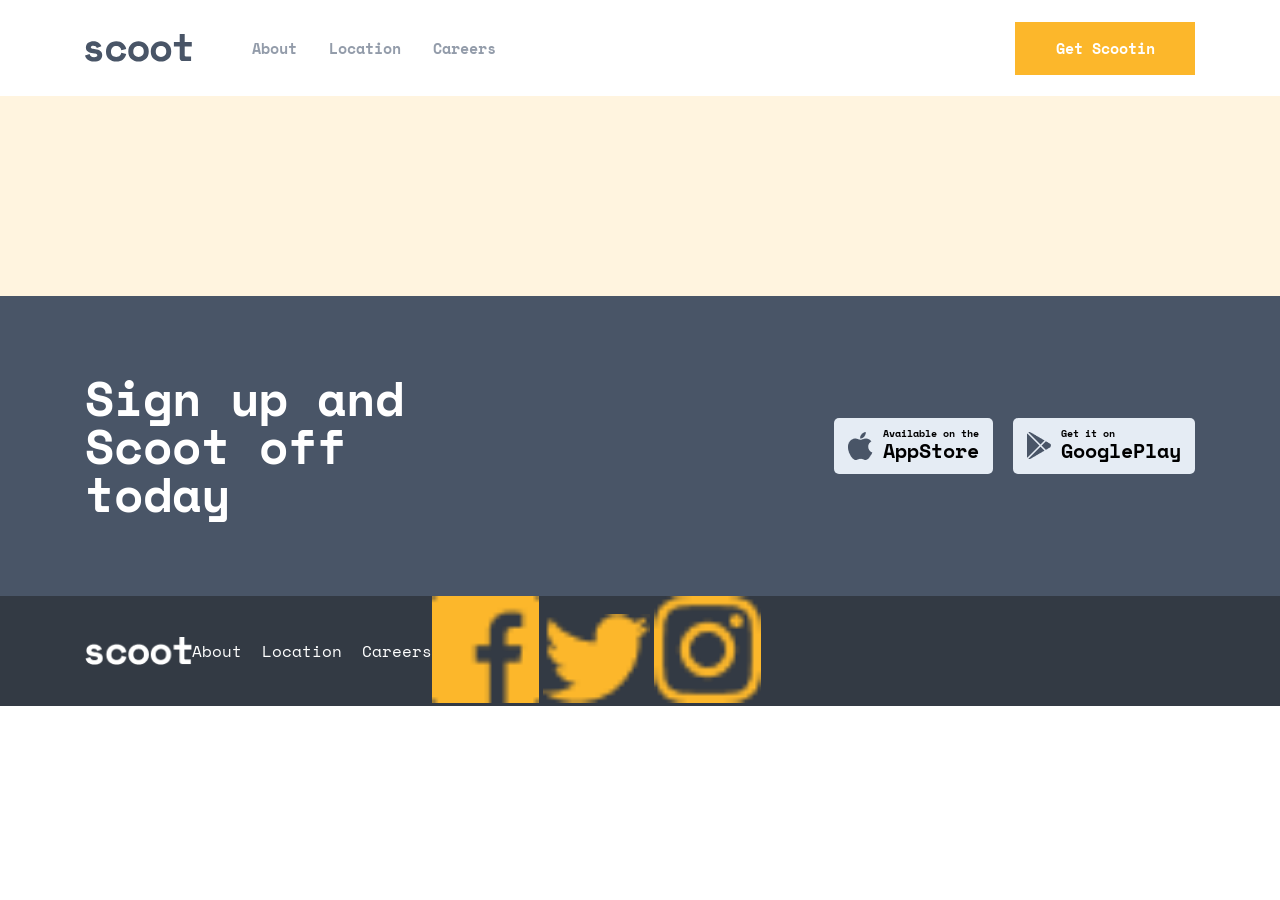
==== projet/index.html @ c4f2e897 "first-page" ====
<!DOCTYPE html>
<html lang="en">
<head>
    <meta charset="UTF-8">
    <meta name="viewport" content="width=device-width, initial-scale=1.0">
    <title>Scoot</title>
    <link rel="stylesheet" href="reset.css">
    <link rel="stylesheet" href="style.css">
</head>
<body>
    <header>
        <div class="container-left">
            <img src="img/scoot.svg" alt="Logo">
            <ul>
                <li><a href="about/index.html">About</a></li>
                <li><a href="#">Location</a></li>
                <li><a href="#">Careers</a></li>
            </ul>
        </div>

        <div class="button">
            <a href="#">Get Scootin</a>
        </div>
    </header>
    <main>

    </main>
    <footer>
        <div class="espace">
            <div class="signUp">
                <p class="titleFooter">Sign up and Scoot off today</p>
                <div class="cardRight">
                    <div class="cardApple">
                        <img src="img/apple.png" alt="apple">
                        <div class="txt-apple">
                            <p class="available-apple">Available on the</p>
                            <p class="AppStore">AppStore</p>
                        </div>
                    </div>
                    <div class="googlePlay">
                        <img src="img/playstore.png" alt="GooglePlay">
                        <div class="txt-googlePlay">
                            <p class="available-googlePlay">Get it on</p>
                            <p class="googlePlayTxt">GooglePlay</p>
                        </div>
                    </div>
                </div>
            </div>
        </div>

        <div class="navbar-bottom">
            <div class="navbar-bottom-margin">
                <img src="img/scoot-white.png" alt="Logo">
                <ul>
                    <li><a href="about/index.html">About</a></li>
                    <li><a href="#">Location</a></li>
                    <li><a href="#">Careers</a></li>
                </ul>
    
                <div class="social-network">
                    <img src="img/facebook.png" alt="facebook">
                    <img src="img/twitter.png" alt="twitter">
                    <img src="img/instagram.png" alt="instagram">
                </div>
            </div>
        </div>
    </footer>
</body>
</html>
---- projet/style.css ----
@import url('https://fonts.googleapis.com/css2?family=Space+Mono:ital,wght@0,400;0,700;1,400;1,700&display=swap');
@import url('https://fonts.googleapis.com/css2?family=Lexend+Deca:wght@100..900&display=swap');

:root {
    --yellow: #FCB72B;  
    --darkNavy: #495567; 
    --dimGrey: #939CAA;
    --lightGrey: #E5ECF4;
    --snow: #F2F5F9;
    --lightYellow: #FFF4DF;
}

/* HEADER */

header{
    margin: 0 auto;
    width: 1110px;
    
    display: flex;
    flex-direction: row;
    justify-content: space-between;
    align-items: center;
    margin-top: 21.5px;
    margin-bottom: 21.5px;
}

header img{
    width: 107px;
}

header ul li a{
    text-decoration: none;
    font-family: "Space Mono", serif;
    font-size: 15px;
    color: var(--dimGrey);
    /* color: #939CAA; */
    line-height: 25px;
    font-weight: bold;
}

header ul{
    display: flex;
    align-items: center;
    gap: 32px;
    margin-left: 60px;
}

header .button{
    font-family: "Space Mono", serif;
    font-size: 15px;
    background-color: var(--yellow);
    line-height: 25px;
    width: 180px;
    height: 53px;
    border: 0;

    display: flex;
    align-items: center;
    justify-content: center;
}

header .button a{
    text-decoration: none;
    color: white;
    font-weight: bold;
}

.container-left{
    display: flex;
}

/* MAIN */

main{
    height: 200px;
    background-color: var(--lightYellow);
}

/* FOOTER */

footer .espace{
    background-color: var(--darkNavy);
}

footer .signUp{
    height: 300px;
    display: flex;
    width: 1110px;
    margin: 0 auto;
    display: flex;
    align-items: center;
    justify-content: space-between;
}

.titleFooter{
    color: white;
    font-family: "Space Mono", serif;
    font-size: 48px;
    line-height: 48px;
    font-weight: bold;
    width: 415px;
}
.cardRight{
    display: flex;
    gap: 20px;
}
.cardApple, .googlePlay{
    background-color: #E5ECF4;
}

.cardApple img, .googlePlay img{
    height: 28px;
}

.txt-apple .available-apple, .txt-googlePlay .available-googlePlay{
    /* color: white; */
    font-family: "Space Mono", serif;
    font-size: 10px;
    font-weight: bold;
    /* color: var(--darkNavy); */
}

.txt-apple .AppStore, .txt-googlePlay .googlePlayTxt{
    /* color: white; */
    font-family: "Space Mono", serif;
    font-size: 20px;
    font-weight: bold;
    line-height: 24px;
    /* color: var(--darkNavy); */
}

.cardApple{
    display: flex;
    width: 159px;
    height: 56px;
    border-radius: 5px;
    align-items: center;
    justify-content: center;
    gap: 10px;
}

.googlePlay{
    display: flex;
    width: 182px;
    height: 56px;
    border-radius: 5px;
    align-items: center;
    justify-content: center;
    gap: 10px;
}

/* navbar bottom */

footer .navbar-bottom{
    background-color: #333A44;
}

footer .navbar-bottom-margin{
    width: 1110px;
    display: flex;
    align-items: center;
    margin: 0 auto;
}

footer .navbar-bottom-margin ul {
    display: flex;
    gap: 20px;
}

footer .navbar-bottom-margin ul li a{
    text-decoration: none;
    color: white;
    font-family: "Space Mono", serif;
}

footer .navbar-bottom-margin img{
    width: 107px;
}

.social-network img{
    
}
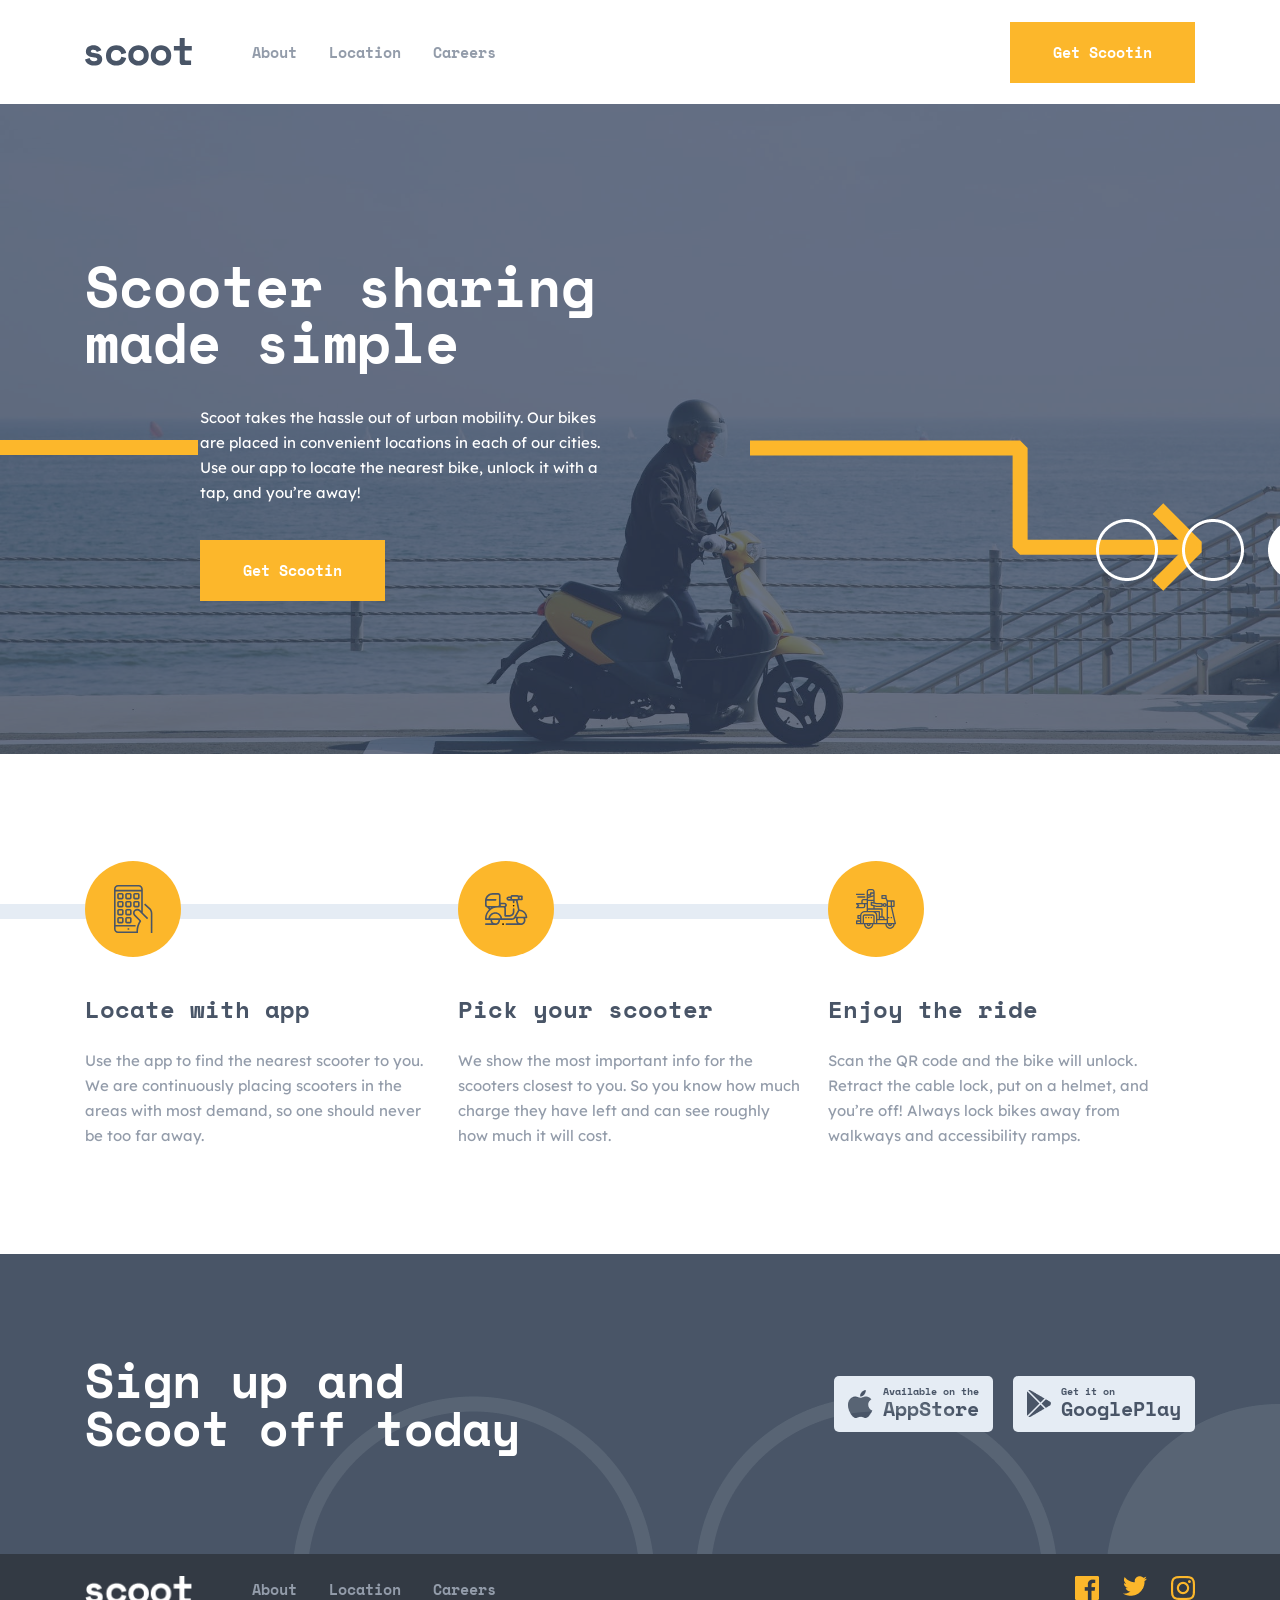
==== commit c9fe1fc4: "Mercredi" ====
--- a/projet/index.html
+++ b/projet/index.html
@@ -22,11 +22,52 @@
             <a href="#">Get Scootin</a>
         </div>
     </header>
+    
+    <section>
+        <img src="img/debutLigne.svg" alt="debut ligne" class="debutLine">
+        <img src="img/FlecheDirDroite.svg" alt="flèche droite" class="finFlecheDroite">
+        <img src="img/circleFondBlanc.png" alt="rond blanc fond" class="rondBlancFond">
+        <div class="container-section">
+            <div class="items">
+                <h1>Scooter sharing made simple</h1>
+            <div class="content-section">
+                <p class="texteSlider">Scoot takes the hassle out of urban mobility. Our bikes are placed in convenient locations in each of our cities. Use our app to locate the nearest bike, unlock it with a tap, and you’re away!</p>
+                <div class="positionButton">
+                    <div class="buttonSlider">
+                        <a href="#">Get Scootin</a>
+                    </div>
+                </div>
+            </div>
+            </div>
+            
+        </div>
+        
+    </section>
+    
     <main>
+        <img src="img/IndexLineGrey.png" alt="Ligne gris index" class="lineGreyIndex">
+        <div class="locate">
+            <img src="img/iconeTel.svg" alt="icone application" class="iconeApp">
+            <h3>Locate with app</h3>
+            <p class="txtLocateApp">Use the app to find the nearest scooter to you. We are continuously placing scooters in the areas with most demand, so one should never be too far away.</p>
+        </div>
+        
+        <div class="locate">
+            <img src="img/iconeScooter.svg" alt="icone application" class="iconeApp">
+            <h3>Pick your scooter</h3>
+            <p class="txtLocateApp">We show the most important info for the scooters closest to you. So you know how much charge they have left and can see roughly how much it will cost.</p>
+        </div>
 
+        <div class="locate">
+            <img src="img/iconeRide.svg" alt="icone application" class="iconeApp">
+            <h3>Enjoy the ride</h3>
+            <p class="txtLocateApp">Scan the QR code and the bike will unlock. Retract the cable lock, put on a helmet, and you’re off! Always lock bikes away from walkways and accessibility ramps.</p>
+        </div>
     </main>
+
     <footer>
         <div class="espace">
+            <img src="img/circle.png" alt="Circle" class="imgFondCercle">
             <div class="signUp">
                 <p class="titleFooter">Sign up and Scoot off today</p>
                 <div class="cardRight">
@@ -50,17 +91,20 @@
 
         <div class="navbar-bottom">
             <div class="navbar-bottom-margin">
-                <img src="img/scoot-white.png" alt="Logo">
-                <ul>
-                    <li><a href="about/index.html">About</a></li>
-                    <li><a href="#">Location</a></li>
-                    <li><a href="#">Careers</a></li>
-                </ul>
+                
+                <div class="navbar-bottom-container-left">
+                    <img src="img/scoot-white.png" alt="Logo" class="whiteLogo">
+                    <ul>
+                        <li><a href="about/index.html">About</a></li>
+                        <li><a href="#">Location</a></li>
+                        <li><a href="#">Careers</a></li>
+                    </ul>
+                </div>
     
                 <div class="social-network">
-                    <img src="img/facebook.png" alt="facebook">
-                    <img src="img/twitter.png" alt="twitter">
-                    <img src="img/instagram.png" alt="instagram">
+                    <a target="_blank" href="https://www.facebook.com/"><img src="img/facebook.png" alt="facebook"></a>
+                    <a target="_blank" href="https://x.com/"><img src="img/twitter.png" alt="twitter"></a>
+                    <a target="_blank" href="https://www.instagram.com/"><img src="img/instagram.png" alt="instagram"></a>
                 </div>
             </div>
         </div>
--- a/projet/style.css
+++ b/projet/style.css
@@ -38,6 +38,10 @@
     font-weight: bold;
 }
 
+header ul li a:hover{
+    color: var(--yellow);
+}
+
 header ul{
     display: flex;
     align-items: center;
@@ -50,16 +54,27 @@
     font-size: 15px;
     background-color: var(--yellow);
     line-height: 25px;
-    width: 180px;
-    height: 53px;
+    /* width: 180px;
+    height: 53px; */
     border: 0;
 
     display: flex;
     align-items: center;
     justify-content: center;
+    border: 3px solid var(--yellow);
+}
+
+header .button:hover{
+    background-color: white;
+    border: 3px solid var(--yellow);
+}
+
+header .button a:hover{
+    color: var(--yellow);
 }
 
 header .button a{
+    padding: 15px 40px;
     text-decoration: none;
     color: white;
     font-weight: bold;
@@ -72,14 +87,182 @@
 /* MAIN */
 
 main{
-    height: 200px;
-    background-color: var(--lightYellow);
+    margin: 0 auto;
+    width: 1110px;
+    height: 500px;
+    /* background-color: var(--lightYellow); */
+    display: flex;
+    justify-content: space-between;
+    align-items: center;
+    gap: 25px;
+    position: relative;
+}
+
+main h3{
+    font-family: "Space Mono", serif;
+    font-weight: 700;
+    font-size: 24px;
+    line-height: 28px;
+    color: var(--darkNavy);
+    margin-bottom: 25px;
+}
+
+main p{
+    font-family: "Lexend Deca", serif;
+    font-weight: 400;
+    font-size: 15px;
+    line-height: 25px;
+    color: var(--dimGrey);
+}
+
+img.iconeApp{
+    margin-bottom: 35px;
+    /* z-index: 999; */
+}
+
+.lineGreyIndex{
+    position: absolute;
+    top: 150px;
+    left: -200px;
+    z-index:-1;
+}
+
+/* section */
+
+section{
+    background-image: url(img/imgSliderIndex.png);
+    
+    height: 650px;
+    background-size: cover; /* Ajuste l'image pour remplir la section sans déformation */
+    background-position: center; /* Centre l'image dans la section */
+    background-repeat: no-repeat; /* Évite la répétition de l'image */
+    display: flex;
+    align-items: center;
+    position: relative;
+}
+
+section img.rondBlancFond{
+    
+    position: absolute;
+    right: 0;
+    top: 415px;
+}
+
+section img.debutLine{
+    position: absolute;
+    top: 336px;
+    left: -5px;
+}
+
+section img.finFlecheDroite{
+    position: absolute;
+    top: 336px;
+    left: 750px
+}
+
+section::before {
+    content: "";
+    position: absolute;
+    top: 0;
+    left: 0;
+    width: 100%;
+    height: 100%;
+    background: rgba(47, 59, 89, 0.712); /* Conversion de #2F3B59 en RGB avec 50% d'opacité */
+    pointer-events: none; /* Permet d'interagir avec le contenu sous le filtre */
+}
+
+h1{
+    font-family: "Space Mono", serif;
+    font-size: 56px;
+    color: white;
+    line-height: 56px;
+    font-weight: bold;
+    z-index: 999;
+    margin-bottom: 35px;
+}
+
+.texteSlider{
+    font-family: "Lexend Deca", serif;
+    font-size: 15px;
+    line-height: 25px;
+    color: white;
+    z-index: 999;
+    margin-bottom: 35px;
+}
+
+
+section .buttonSlider{
+    font-family: "Space Mono", serif;
+    font-size: 15px;
+    background-color: var(--yellow);
+    line-height: 25px;
+    border: 0;
+
+    display: flex;
+    align-items: center;
+    justify-content: center;
+    border: 3px solid var(--yellow);
+    z-index: 999;
+}
+
+section .buttonSlider:hover{
+    background-color: transparent;
+    border: 3px solid var(--yellow);
+}
+
+section .buttonSlider a:hover{
+    color: var(--yellow);
+}
+
+section .buttonSlider a{
+    padding: 15px 40px;
+    text-decoration: none;
+    color: white;
+    font-weight: bold;
+}
+
+.container-section{
+    width: 1110px;
+    margin: 0 auto;
+}
+
+.container-section .items{
+    width: 600px;
+    display: flex;
+    flex-direction: column;
+    justify-content: flex-end;
+}
+
+.content-section{
+    width: 520px;
+    display: flex;
+    flex-direction: column;
+    align-items: flex-end;
+
+}
+
+.texteSlider{
+    width: 405px;
+}
+
+.positionButton{
+    width: 405px;
+    display: flex;
+    align-items: flex-start;
+    justify-content: flex-start;
 }
 
 /* FOOTER */
 
 footer .espace{
     background-color: var(--darkNavy);
+    position: relative;
+}
+
+.imgFondCercle{
+    position: absolute;
+    bottom: 0;
+    right: 0;
 }
 
 footer .signUp{
@@ -98,7 +281,7 @@
     font-size: 48px;
     line-height: 48px;
     font-weight: bold;
-    width: 415px;
+    width: 460px;
 }
 .cardRight{
     display: flex;
@@ -117,7 +300,7 @@
     font-family: "Space Mono", serif;
     font-size: 10px;
     font-weight: bold;
-    /* color: var(--darkNavy); */
+    color: var(--darkNavy);
 }
 
 .txt-apple .AppStore, .txt-googlePlay .googlePlayTxt{
@@ -126,7 +309,7 @@
     font-size: 20px;
     font-weight: bold;
     line-height: 24px;
-    /* color: var(--darkNavy); */
+    color: var(--darkNavy);
 }
 
 .cardApple{
@@ -153,6 +336,8 @@
 
 footer .navbar-bottom{
     background-color: #333A44;
+    padding-top: 21.5px;
+    padding-bottom: 21.5px;
 }
 
 footer .navbar-bottom-margin{
@@ -160,23 +345,47 @@
     display: flex;
     align-items: center;
     margin: 0 auto;
+    justify-content: space-between;
+}
+
+footer .navbar-bottom-margin .navbar-bottom-container-left{
+    display: flex;
+    align-items: center;
 }
 
 footer .navbar-bottom-margin ul {
     display: flex;
-    gap: 20px;
+    gap: 32px;
+    margin-left: 60px;
 }
 
 footer .navbar-bottom-margin ul li a{
     text-decoration: none;
-    color: white;
-    font-family: "Space Mono", serif;
-}
-
-footer .navbar-bottom-margin img{
+    color: var(--dimGrey);
+    font-family: "Space Mono", serif;
+    font-size: 15px;
+    font-weight: bold;
+}
+
+footer .navbar-bottom-margin ul li a:hover{
+    color: var(--yellow);
+}
+
+footer .navbar-bottom-margin .whiteLogo{
     width: 107px;
 }
 
+.social-network{
+    width: 120px;
+    display: flex;
+    justify-content: space-between;
+}
+
 .social-network img{
-    
+    width: 24px;
+    /* height: 24px; */
+}
+
+.social-network img:hover{
+    filter: grayscale(100%);
 }
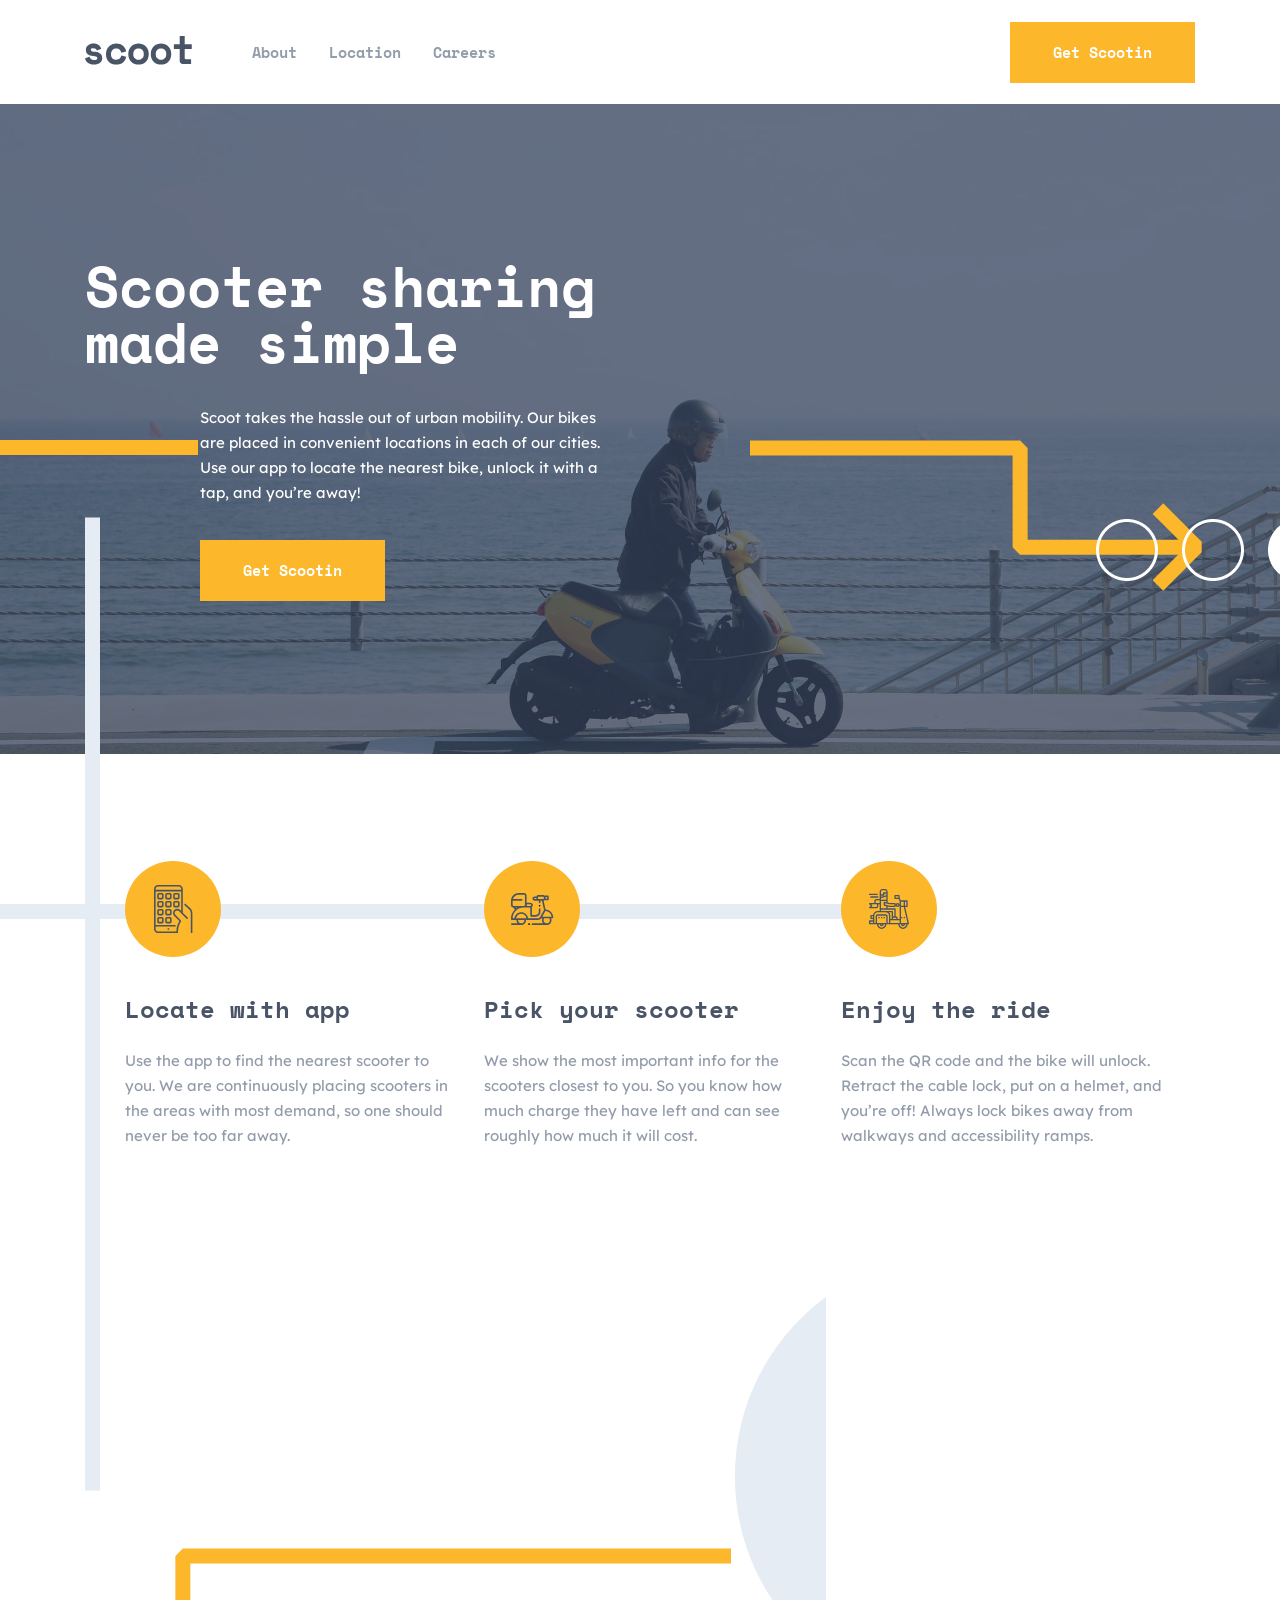
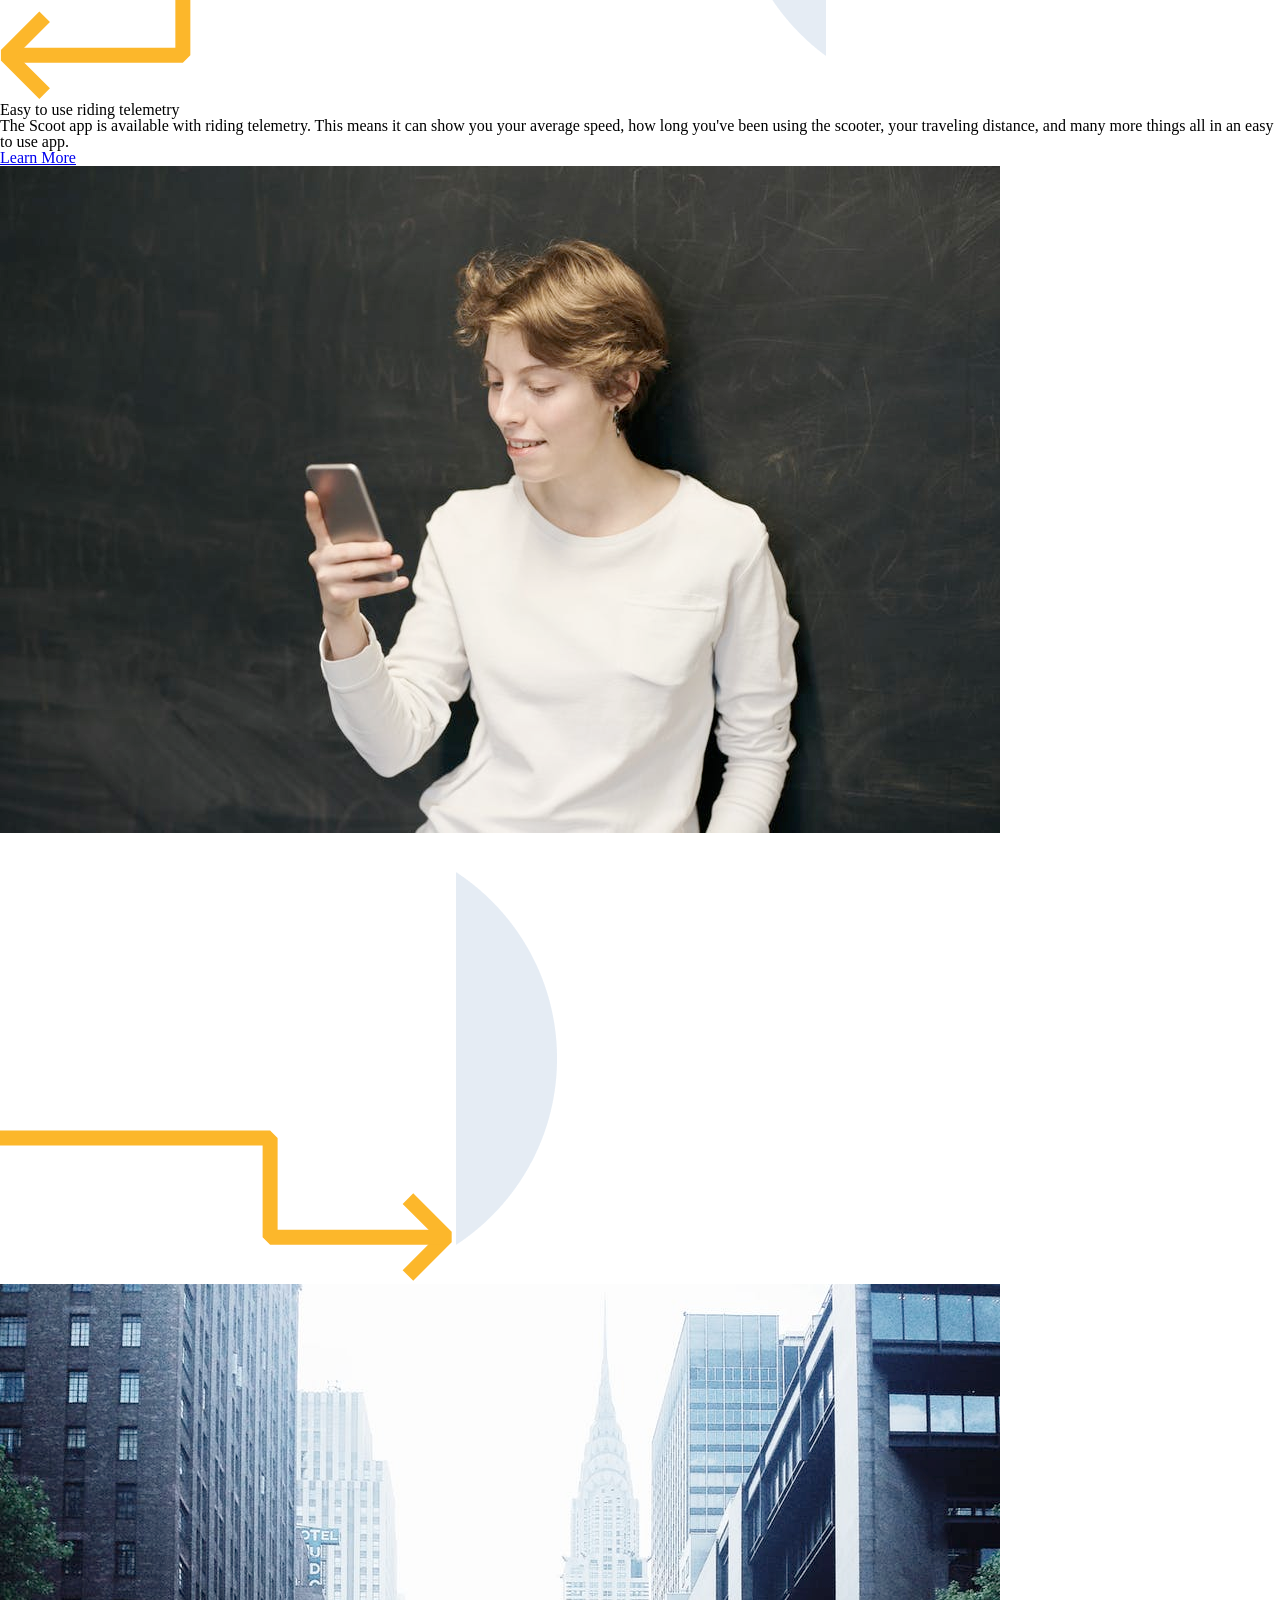
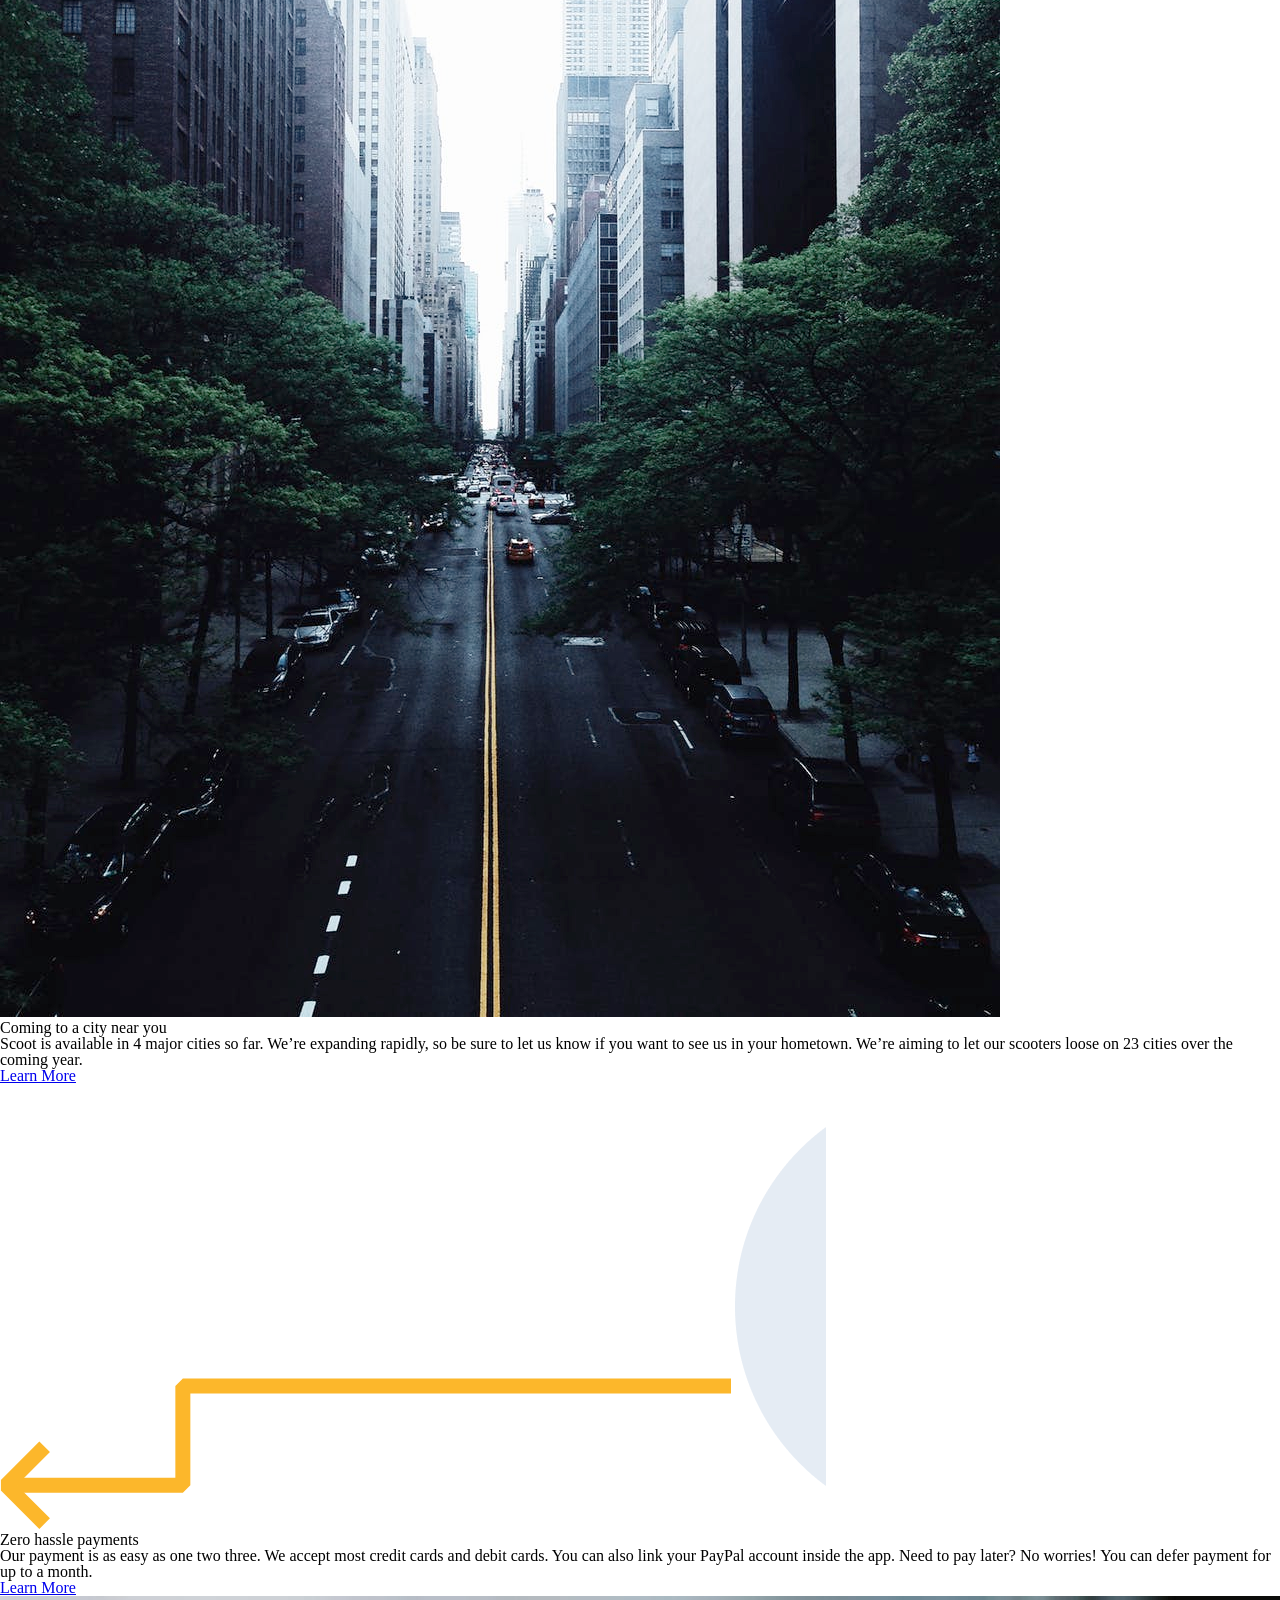
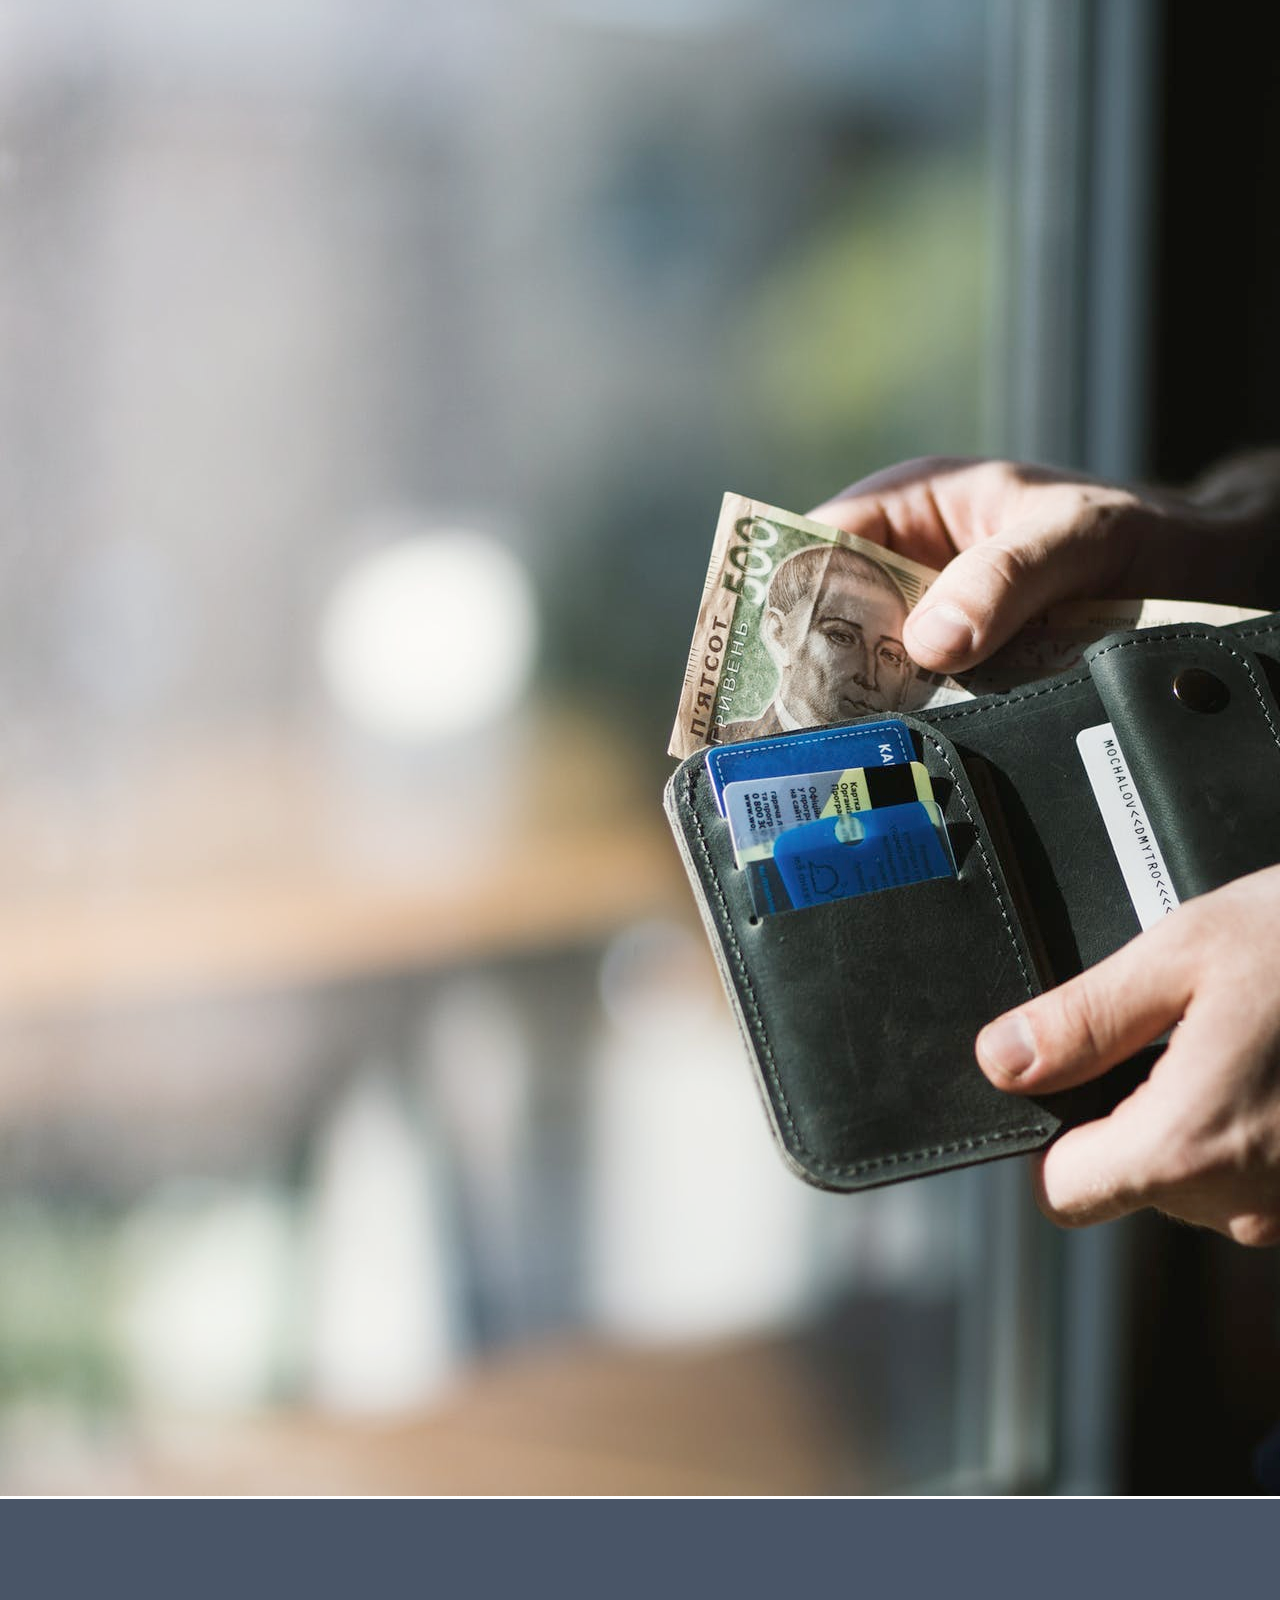
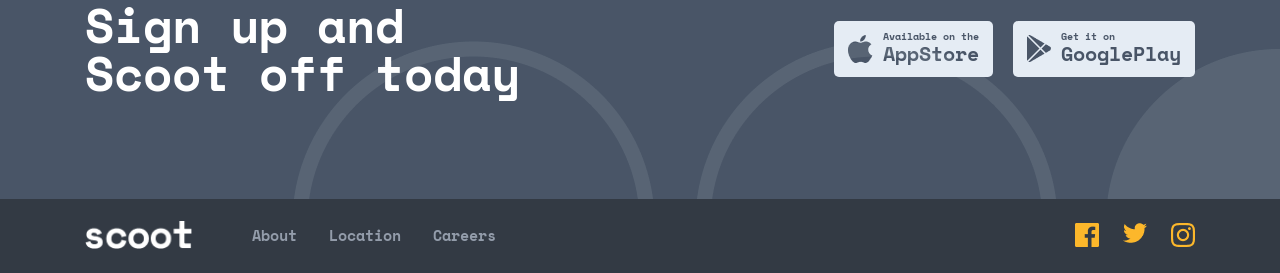
==== commit 187c2b29: "Push 22-01-2025" ====
--- a/projet/index.html
+++ b/projet/index.html
@@ -10,11 +10,13 @@
 <body>
     <header>
         <div class="container-left">
-            <img src="img/scoot.svg" alt="Logo">
+            <a href="index.html">
+                <img src="img/scoot.svg" alt="Logo">
+            </a>
             <ul>
                 <li><a href="about/index.html">About</a></li>
                 <li><a href="#">Location</a></li>
-                <li><a href="#">Careers</a></li>
+                <li><a href="careers/index.html">Careers</a></li>
             </ul>
         </div>
 
@@ -46,24 +48,91 @@
     
     <main>
         <img src="img/IndexLineGrey.png" alt="Ligne gris index" class="lineGreyIndex">
+        <img src="img/IndexLineGreyVertical.png" alt="Ligne gris index" class="lineGreyIndexVertical">
         <div class="locate">
-            <img src="img/iconeTel.svg" alt="icone application" class="iconeApp">
-            <h3>Locate with app</h3>
-            <p class="txtLocateApp">Use the app to find the nearest scooter to you. We are continuously placing scooters in the areas with most demand, so one should never be too far away.</p>
+            <div class="tailleIcone">
+                <img src="img/iconeTel.svg" alt="icone application" class="iconeApp">
+            </div>
+            <div class="flexBoxTexte">            
+                <h3>Locate with app</h3>
+                <p class="txtLocateApp">Use the app to find the nearest scooter to you. We are continuously placing scooters in the areas with most demand, so one should never be too far away.</p>
+            </div>
         </div>
         
         <div class="locate">
-            <img src="img/iconeScooter.svg" alt="icone application" class="iconeApp">
-            <h3>Pick your scooter</h3>
-            <p class="txtLocateApp">We show the most important info for the scooters closest to you. So you know how much charge they have left and can see roughly how much it will cost.</p>
+            <div class="tailleIcone">
+                <img src="img/iconeScooter.svg" alt="icone application" class="iconeApp">
+            </div>
+            <div class="flexBoxTexte">  
+                <h3>Pick your scooter</h3>
+                <p class="txtLocateApp">We show the most important info for the scooters closest to you. So you know how much charge they have left and can see roughly how much it will cost.</p>
+            </div>
         </div>
 
         <div class="locate">
-            <img src="img/iconeRide.svg" alt="icone application" class="iconeApp">
-            <h3>Enjoy the ride</h3>
-            <p class="txtLocateApp">Scan the QR code and the bike will unlock. Retract the cable lock, put on a helmet, and you’re off! Always lock bikes away from walkways and accessibility ramps.</p>
+            <div class="tailleIcone">
+                <img src="img/iconeRide.svg" alt="icone application" class="iconeApp">
+            </div>
+            <div class="flexBoxTexte">  
+                <h3>Enjoy the ride</h3>
+                <p class="txtLocateApp">Scan the QR code and the bike will unlock. Retract the cable lock, put on a helmet, and you’re off! Always lock bikes away from walkways and accessibility ramps.</p>
+            </div>
         </div>
     </main>
+
+    <article>
+        <div class="firstArticle first">
+            <img src="img/flecheDirGauche.svg" alt="fleche direction gauche" class="articleFlecheDirGauche">
+            <img src="img/rondBleuFondDroite.png" alt="rond bleu fond décoration" class="articleRondBleuFondDroite">
+            <div class="txtFirstArticle">
+                <h2>Easy to use riding telemetry</h2>
+                <p class="txtArticle">The Scoot app is available with riding telemetry. This means it can show you your average speed, how long you've been using the scooter, your traveling distance, and many more things all in an easy to use app.</p>
+                
+                <div class="positionButtonFirstArticle">
+                    <div class="button">
+                        <a href="#">Learn More</a>
+                    </div>
+                </div>
+            </div>
+            
+            <img src="img/imgDame.png" alt="image avec une dame" class="imgFirstArticle">
+        </div>
+
+        <div class="firstArticle">
+            <img src="img/FlecheDirDroite.svg" alt="fleche direction droite" class="articleFlecheDirDroite">
+            <img src="img/rondBleuFondGauche.png" alt="rond bleu fond décoration" class="articleRondBleuFondGauche">
+            
+            <img src="img/imgVille.png" alt="image avec d'une ville" class="imgFirstArticle">
+            <div class="txtFirstArticle">
+                <h2>Coming to a city near you</h2>
+                <p class="txtArticle">Scoot is available in 4 major cities so far. We’re expanding rapidly, so be sure to let us know if you want to see us in your hometown. We’re aiming to let our scooters loose on 23 cities over the coming year.</p>
+                
+                <div class="positionButtonFirstArticle">
+                    <div class="button">
+                        <a href="#">Learn More</a>
+                    </div>
+                </div>
+            </div>
+        </div>
+
+        <div class="firstArticle first">
+            <img src="img/flecheDirGauche.svg" alt="fleche direction gauche" class="articleFlecheDirGaucheHaut">
+            <img src="img/rondBleuFondDroite.png" alt="rond bleu fond décoration" class="articleRondBleuFondDroite">
+            <div class="txtFirstArticle">
+                <h2>Zero hassle payments</h2>
+                <p class="txtArticle">Our payment is as easy as one two three. We accept most credit cards and debit cards. You can also link your PayPal account inside the app. Need to pay later? No worries! You can defer payment for up to a month.</p>
+                
+                <div class="positionButtonFirstArticle">
+                    <div class="button">
+                        <a href="#">Learn More</a>
+                    </div>
+                </div>
+            </div>
+            
+            <img src="img/imgPortefeuille.png" alt="image d'un portefeuille" class="imgFirstArticle">
+        </div>
+        
+    </article>
 
     <footer>
         <div class="espace">
@@ -93,11 +162,13 @@
             <div class="navbar-bottom-margin">
                 
                 <div class="navbar-bottom-container-left">
-                    <img src="img/scoot-white.png" alt="Logo" class="whiteLogo">
+                    <a href="index.html">
+                        <img src="img/scoot-white.png" alt="Logo" class="whiteLogo">
+                    </a>
                     <ul>
                         <li><a href="about/index.html">About</a></li>
-                        <li><a href="#">Location</a></li>
-                        <li><a href="#">Careers</a></li>
+                        <li><a href="location/index.html">Location</a></li>
+                        <li><a href="careers/index.html">Careers</a></li>
                     </ul>
                 </div>
     
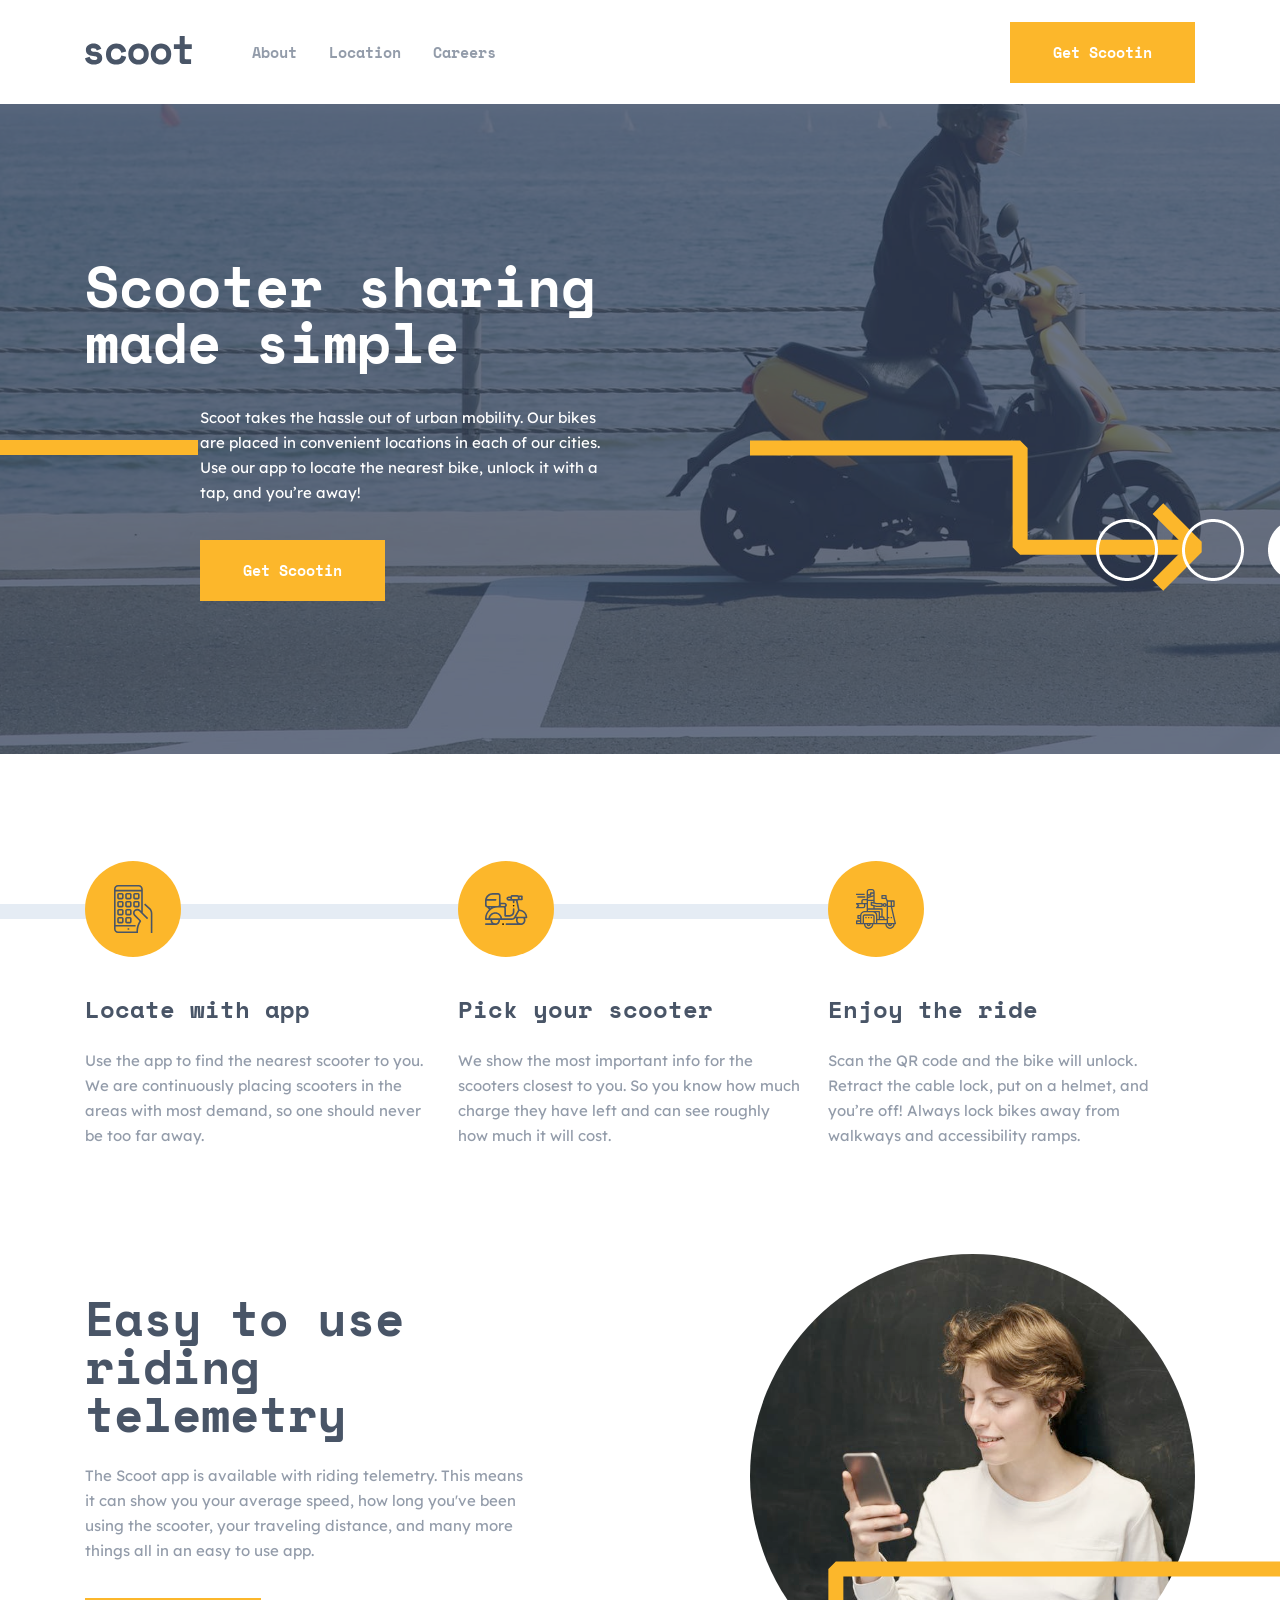
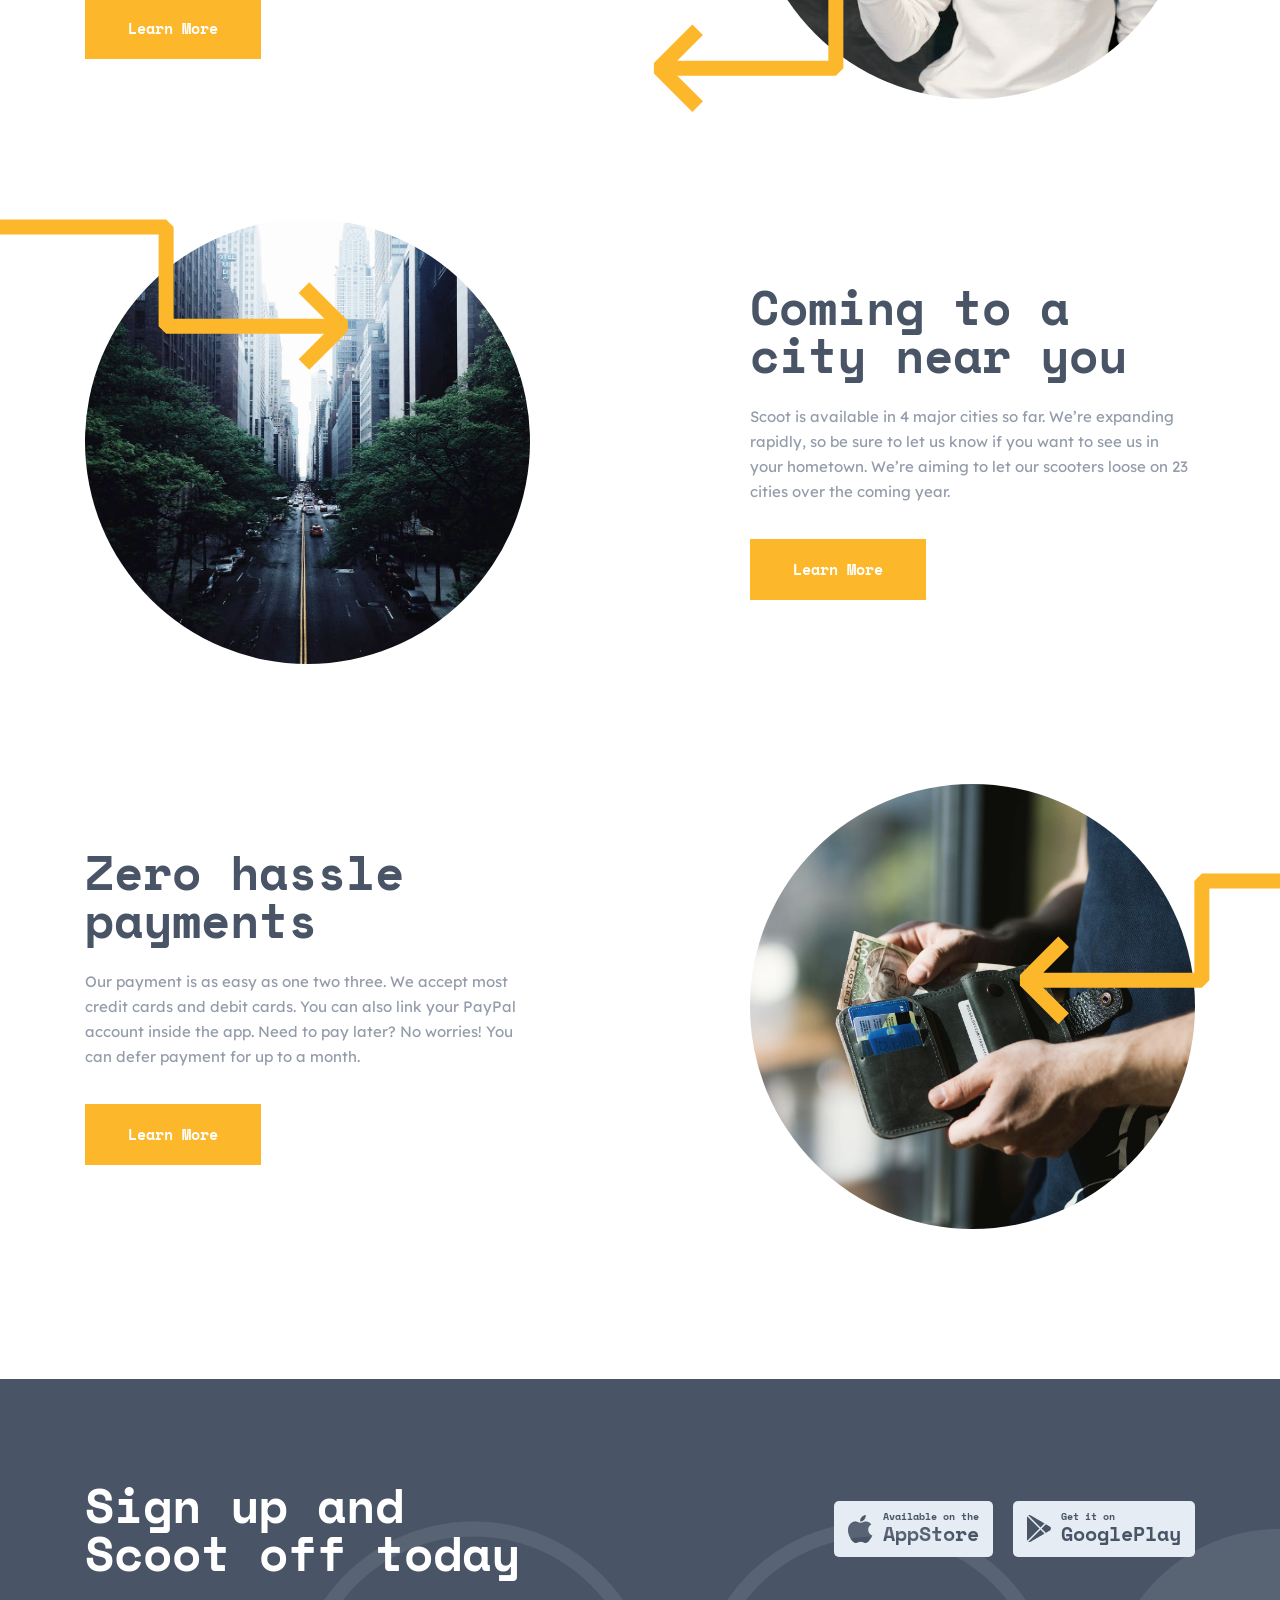
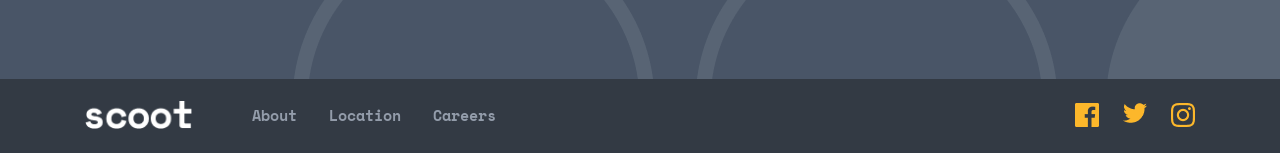
==== commit 030dd800: "commit 2301" ====
--- a/projet/index.html
+++ b/projet/index.html
@@ -6,13 +6,22 @@
     <title>Scoot</title>
     <link rel="stylesheet" href="reset.css">
     <link rel="stylesheet" href="style.css">
+    <link rel="stylesheet" href="mediaQueries.css">
 </head>
 <body>
     <header>
+        <img src="img/BurgerMenu.svg" alt="BurgerMenu" class="image-burger-menu">
         <div class="container-left">
             <a href="index.html">
                 <img src="img/scoot.svg" alt="Logo">
             </a>
+            <!-- <div class="navbar-mobile">
+                <a href="#">Home</a>
+                <a href="#">New</a>
+                <a href="#">Popular</a>
+                <a href="#">Trending</a>
+                <a href="#">Categories</a>
+            </div> -->
             <ul>
                 <li><a href="about/index.html">About</a></li>
                 <li><a href="#">Location</a></li>
@@ -180,5 +189,13 @@
             </div>
         </div>
     </footer>
+    <script>
+        const menuHamburger = document.querySelector(".image-burger-menu");
+        const navLinks = document.querySelector(".navbar-mobile");
+
+        menuHamburger.addEventListener('click', ()=>{
+            navLinks.classList.toggle("mobile-menu");
+        })
+    </script>
 </body>
 </html>
--- a/projet/style.css
+++ b/projet/style.css
@@ -8,9 +8,25 @@
     --lightGrey: #E5ECF4;
     --snow: #F2F5F9;
     --lightYellow: #FFF4DF;
-}
+
+    
+    --font-primary: "Space Mono", serif;
+    --font-secondary: "Lexend Deca", serif;
+}
+
+html, body {
+    overflow-x: hidden;
+}
+
+.lineGreyIndexVertical{
+    display: none;
+}
+  
 
 /* HEADER */
+.image-burger-menu{
+    display: none;
+}
 
 header{
     margin: 0 auto;
@@ -131,6 +147,8 @@
 
 section{
     background-image: url(img/imgSliderIndex.png);
+    background-size: 150% !important;
+    background-position: 10% 100% !important;
     
     height: 650px;
     background-size: cover; /* Ajuste l'image pour remplir la section sans déformation */
@@ -252,6 +270,86 @@
     justify-content: flex-start;
 }
 
+/* ARTICLE */
+
+h2{
+    font-family: var(--font-primary);
+    color: var(--darkNavy);
+    font-weight: 700;
+    font-size: 48px;
+    line-height: 48px;
+    margin-bottom: 25px;
+}
+
+.txtArticle{
+    font-family: var(--font-secondary);
+    color: var(--dimGrey);
+    font-weight: 400;
+    font-size: 15px;
+    line-height: 25px;
+    margin-bottom: 35px;
+}
+
+article{
+    margin-bottom: 150px;
+}
+
+article .button{
+    font-family: "Space Mono", serif;
+    font-size: 15px;
+    background-color: var(--yellow);
+    line-height: 25px;
+    /* width: 180px;
+    height: 53px; */
+    border: 0;
+
+    display: flex;
+    align-items: center;
+    justify-content: center;
+    border: 3px solid var(--yellow);
+}
+
+article .button:hover{
+    background-color: white;
+    border: 3px solid var(--yellow);
+}
+
+article .button a:hover{
+    color: var(--yellow);
+}
+
+article .button a{
+    padding: 15px 40px;
+    text-decoration: none;
+    color: white;
+    font-weight: bold;
+}
+
+.imgFirstArticle{
+    width: 445px;
+    height: 445px;
+    object-fit: cover;
+    border-radius: 100%;
+}
+
+.firstArticle{
+    width: 1110px;
+    margin: 0 auto;
+    display: flex;
+    justify-content: space-between;
+    align-items: center;
+    margin-bottom: 120px;
+    position: relative;
+}
+
+.txtFirstArticle{
+    width: 445px;
+}
+
+.positionButtonFirstArticle{
+    display: flex;
+}
+
 /* FOOTER */
 
 footer .espace{
@@ -330,6 +428,40 @@
     align-items: center;
     justify-content: center;
     gap: 10px;
+}
+
+.articleFlecheDirGaucheHaut{
+    position: absolute;
+    top: 20%;
+    right: -50%;
+    z-index: 999;
+}
+
+.articleFlecheDirGauche{
+    position: absolute;
+    bottom: -3%;
+    right: -17%;
+    z-index: 999;
+}
+
+.articleRondBleuFondDroite{
+    position: absolute;
+    bottom: 0;
+    right: -17%;
+
+}
+
+.articleFlecheDirDroite{
+    position: absolute;
+    top: 0;
+    left: -17%;
+    z-index: 999;
+}
+
+.articleRondBleuFondGauche{
+    position: absolute;
+    left: -17%;
+    bottom: 0;
 }
 
 /* navbar bottom */
@@ -388,4 +520,173 @@
 
 .social-network img:hover{
     filter: grayscale(100%);
-}+}
+
+/* Fonctionnement Burger Menu */
+
+.navbar-mobile{
+    display: none;
+    display: flex;
+    width: 30vw;
+    justify-content: space-around;
+}
+
+.navbar-mobile a{
+    display: none;
+    font-family: "Inter", serif;
+    font-size: 15px;
+    color: #5E607A;
+}
+
+.mobile-menu{
+    display: block;
+}
+
+
+/* MEDIA QUERIRES 768px */
+@media screen and (max-width: 768px){
+
+    header{
+        width: 700px;   
+    }
+
+    /* section */
+    .container-section{
+        display: flex;
+        justify-content: center;
+    }
+
+    .container-section{
+        text-align: center;
+    }
+
+    .container-section .texteSlider{
+        text-align: center;
+        width: 100%;
+    }
+
+    .container-section .content-section{
+        /* width: 520px; */
+        width: 100%;
+        display: flex;
+        flex-direction: column;
+        /* align-items: flex-end; */
+        align-items: center;
+    }
+
+    .positionButton{
+        justify-content: center;
+    }
+
+    /* main */
+    main{
+        flex-direction: column;
+        width: 573px;
+        /* justify-content: center; */
+        align-items: center;
+        margin-top: 100px;
+        margin-bottom: 100px;
+    }
+
+    .locate{
+        display: flex;
+        gap: 80px;
+    }
+
+    /* article */
+    .firstArticle.first{
+        flex-direction: column-reverse;
+        width: 100%;
+    }
+
+    .firstArticle{
+        flex-direction: column;
+        width: 100%;
+    }
+
+    h2{
+        text-align: center;
+    }
+
+    .txtArticle{
+        text-align: center;
+    }
+
+    .positionButtonFirstArticle{
+        justify-content: center;
+    }
+
+    .imgFirstArticle{
+        margin-bottom: 50px;
+    }
+
+    .txtFirstArticle{
+        width: 570px;
+    }
+
+    /* footer */
+    footer .signUp{
+        width: 700px;    
+        flex-direction: column;
+        justify-content: center;
+    }
+
+    .titleFooter{
+        margin-bottom: 30px;
+        text-align: center;
+    }
+
+    footer .navbar-bottom-margin{
+        width: 700px;
+    }
+
+    /* position absolute */
+    .debutLine{
+        display: none;
+    }
+
+    section img.finFlecheDroite {
+        position: absolute;
+        top: 470px;
+        left: -135px;
+    }
+
+    /* aaaa */
+    .lineGreyIndexVertical{
+        display: block;
+        position: absolute;
+        left: 41px;
+        top: -600px;
+        z-index: -99;
+    }
+
+    .lineGreyIndex{
+        display: none;
+    }
+
+    .articleFlecheDirGauche {
+        position: absolute;
+        bottom: 40%;
+        right: -17%;
+        z-index: 999;
+    }
+
+    .articleFlecheDirGaucheHaut {
+        position: absolute;
+        top: 9%;
+        right: -50%;
+        z-index: 999;
+    }
+
+    .articleRondBleuFondDroite {
+        position: absolute;
+        bottom: 43%;
+        right: 0;
+    }
+
+    .articleRondBleuFondGauche {
+        position: absolute;
+        left: 0%;
+        bottom: 43%;
+    }
+}
--- a/projet/mediaQueries.css
+++ b/projet/mediaQueries.css
@@ -0,0 +1,203 @@
+
+/* MEDIA QUERIRES 375px */
+
+@media screen and (max-width: 375px) {
+
+
+    header ul, header .button{
+        display: none;
+    }
+
+    header{
+        width: 290px;
+        justify-content: center;
+        /* position: relative; */
+    }
+
+    header img{
+        width: 75px;
+    }
+
+    .image-burger-menu{
+        display: block;
+        position: absolute;
+        left: 0;
+        height: 16px;
+    }
+
+    /* section */
+    section img.rondBlancFond {
+        display: none;
+    }
+
+    section img.finFlecheDroite {
+        top: 460px;
+        left: -324px;
+    }
+
+    .articleFlecheDirGauche {
+        position: absolute;
+        bottom: 49%;
+        right: -99%;
+        z-index: 999;
+    }
+
+    h1{
+        font-size: 40px;
+        line-height: 40px;
+    }
+
+    section .container-section .items{
+        width: 320px;
+    }
+    
+    section{
+        background-size: 550% !important;
+        background-position: 60% 100% !important;
+        height: 630px;
+    }
+
+    .lineGreyIndexVertical{
+        display: none;
+    }
+
+    main{
+        width: 320px;
+        height: 100%;
+    }
+
+    .locate{
+        flex-direction: column;
+        align-items: center;
+        gap: 25px;
+    }
+
+    .flexBoxTexte{
+        display: flex;
+        flex-direction: column;
+        align-items: center;
+    }
+
+    .txtLocateApp{
+        text-align: center;
+    }
+
+    .locate .tailleIcone img{
+        width: 56px;
+    }
+
+    img.iconeApp{
+        margin-bottom: 0;
+    }
+
+    section .buttonSlider a {
+        padding: 10px 30px;
+    }
+
+    /* article */
+    .articleFlecheDirDroite {
+        position: absolute;
+        top: 0;
+        left: -51%;
+        z-index: 999;
+    }
+
+    .articleFlecheDirGaucheHaut {
+        position: absolute;
+        top: 0;
+        right: -139%;
+        z-index: 999;
+    }
+
+    h2{
+        font-size: 32px;
+        line-height: 32px;
+    }
+
+
+    .articleRondBleuFondDroite, .articleRondBleuFondGauche{
+        display: none;
+    }
+
+    article .button a {
+        padding: 10px 30px;
+    }
+
+    .imgFirstArticle{
+        width: 311px;
+        height: 311px;
+    }
+
+    .txtFirstArticle{
+        width: 320px;
+    }
+
+    .firstArticle{
+        align-items: center;
+        justify-content: center;
+    }
+
+    /* footer */
+    footer .signUp{
+        width: 320px;
+        align-items: center;
+    }
+    
+    footer .titleFooter{
+        width: 320px;
+    }
+
+    footer .titleFooter{
+        font-size: 32px;
+        line-height: 32px;
+    }
+
+    .cardApple, .googlePlay{
+        width: 134px;
+        height: 40px;
+    }
+
+    footer .cardApple img, footer .googlePlay img{
+        height: 20px;
+    }
+
+    footer .cardApple .available-apple,  footer .googlePlay .available-googlePlay{
+        font-size: 7px;
+    }
+
+    footer .txt-apple .AppStore,  footer .txt-googlePlay .googlePlayTxt{
+        font-size: 16px;
+    }
+
+    footer ul{
+        flex-direction: column;   
+        align-items: center;
+        margin-bottom: 50px;
+    }
+
+    footer .navbar-bottom-margin .navbar-bottom-container-left{
+        display: flex;
+        flex-direction: column;
+    }
+
+    footer .navbar-bottom-margin {
+        justify-content: flex-start;
+        flex-direction: column;
+        align-items: center;
+        width: 300px;
+    }
+
+    footer .navbar-bottom-margin ul{
+        margin-left: 0;
+    }
+
+    footer .navbar-bottom-margin .whiteLogo {
+        margin-top: 50px;
+        margin-bottom: 50px;
+    }
+
+    footer .social-network{
+    margin-bottom: 50px;
+    margin-top: 50px;
+    }
+}
